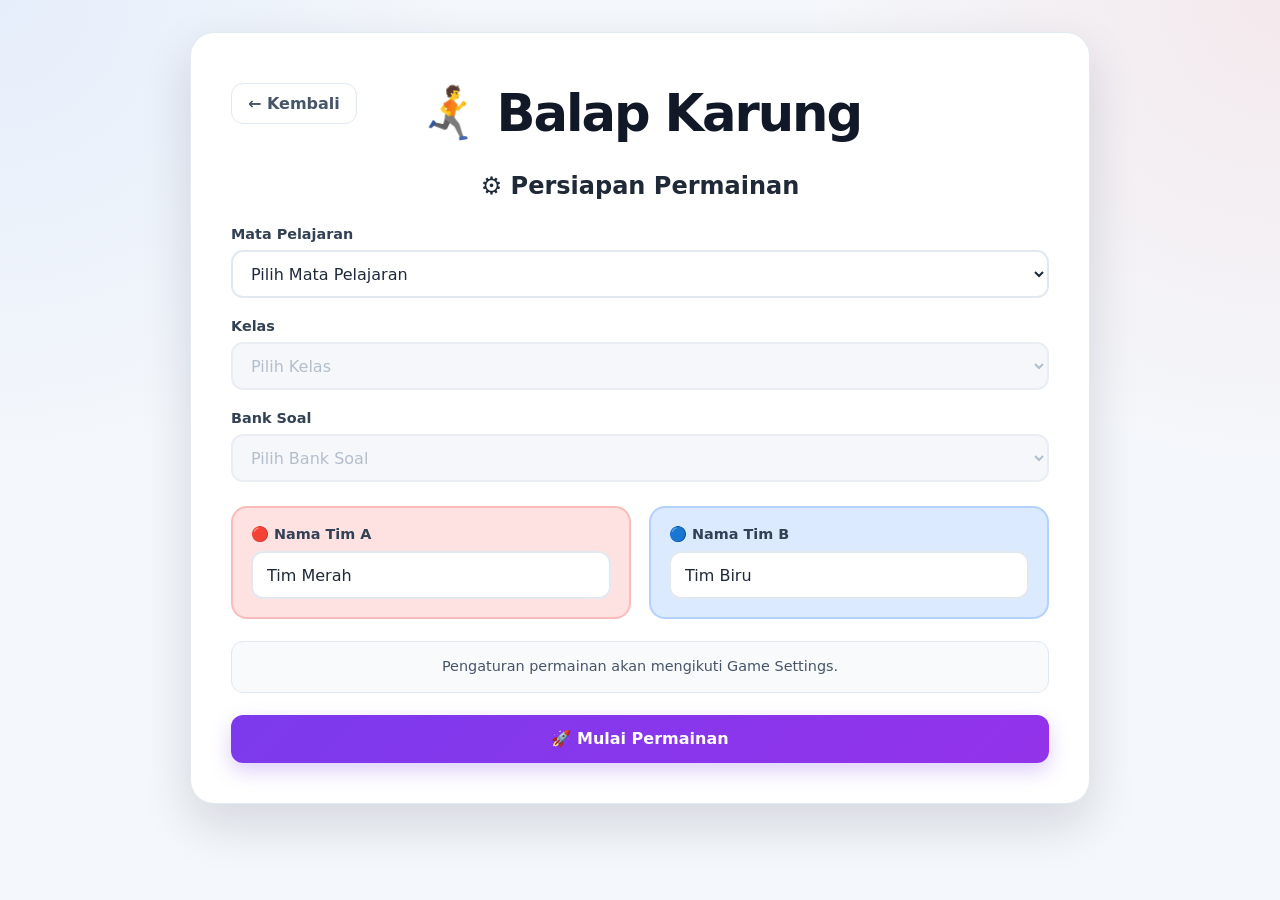
==== games/balap-karung.html @ 8d1f7ca2 "Add files via upload" ====
<!doctype html>
<html lang="id">
  <head>
    <meta charset="UTF-8" />

    <meta name="viewport" content="width=device-width, initial-scale=1.0" />

    <title>Balap Karung - EduGame</title>

    <link rel="stylesheet" href="../css/games/balap-karung.css" />
    <link rel="stylesheet" href="../css/games/tarik-tambang.css" />
  </head>

  <body>
    <main class="tug-game">
      <!-- =====================================================
             SETUP GAME
        ====================================================== -->

      <section id="setupSection" class="game-section setup-section">
        <div class="setup-card">
          <div class="game-header">
            <button type="button" class="back-button" onclick="backToHome()">
              ← Kembali
            </button>

            <h1>🏃‍➡️ Balap Karung</h1>

            <!-- <p>Kedua tim menjawab soal secara bersamaan.</p> -->
          </div>

          <h2>⚙️ Persiapan Permainan</h2>

          <div class="form-group">
            <label for="subjectSelect">Mata Pelajaran</label>
            <select id="subjectSelect">
              <option value="">Pilih Mata Pelajaran</option>
            </select>
          </div>

          <div class="form-group">
            <label for="classSelect">Kelas</label>
            <select id="classSelect" disabled>
              <option value="">Pilih Kelas</option>
            </select>
          </div>

          <div class="form-group">
            <label for="bankSelect">Bank Soal</label>
            <select id="bankSelect" disabled>
              <option value="">Pilih Bank Soal</option>
            </select>
          </div>

          <div class="team-inputs">
            <div class="team-input team-a">
              <label for="teamAInput">🔴 Nama Tim A</label>
              <input
                type="text"
                id="teamAInput"
                value="Tim Merah"
                maxlength="40"
              />
            </div>

            <div class="team-input team-b">
              <label for="teamBInput">🔵 Nama Tim B</label>
              <input
                type="text"
                id="teamBInput"
                value="Tim Biru"
                maxlength="40"
              />
            </div>
          </div>

          <div id="setupInfo" class="setup-info">
            Pengaturan permainan akan mengikuti Game Settings.
          </div>

          <div id="setupError" class="game-message error" hidden></div>

          <button type="button" id="startGameButton" class="primary-button">
            🚀 Mulai Permainan
          </button>
        </div>
      </section>

      <!-- =====================================================
             GAME
        ====================================================== -->

      <section id="gameSection" class="game-section" hidden>
        <header class="game-topbar">
          <div class="game-title-wrapper">
            <button
              type="button"
              class="back-button game-back-button"
              onclick="backToHome()"
            >
              ← Kembali
            </button>

            <div>
              <span class="game-label"> 🏃‍➡️ Balap Karung</span>

              <h1 id="gameTitle">Balap Karung</h1>
            </div>
          </div>

          <!-- KANAN: MUTE + TIMER -->
          <div class="game-topbar-right">
            <!-- Tombol mute hanya ada di game -->
            <button
              type="button"
              id="muteMusicButton"
              class="mute-music-button"
              onclick="toggleMusicMute()"
              aria-label="Mute musik"
              title="Mute musik"
            >
              🔊
            </button>

            <!-- Timer hanya ditampilkan jika aktif -->
            <div id="timerContainer" class="timer-container" hidden>
              <span>⏱️</span>

              <strong id="timerDisplay">15</strong>

              <small>detik</small>
            </div>
          </div>
        </header>

        <!-- =================================================
           PAPAN SKOR
      ================================================== -->

        <div class="score-board">
          <div class="score-team score-team-a">
            <span id="teamAName">Tim Merah</span>

            <strong id="scoreA">0</strong>
          </div>

          <div class="score-vs">VS</div>

          <div class="score-team score-team-b">
            <strong id="scoreB">0</strong>

            <span id="teamBName">Tim Biru</span>
          </div>
        </div>

        <!-- KETERANGAN JUMLAH JAWABAN BENAR UNTUK MENANG -->
        <div class="race-goal-info" id="raceGoalInfo">
          🎯 Butuh <strong><span id="maxStepsValue">0</span></strong> jawaban
          benar untuk mencapai FINISH dan menang!
        </div>

        <!-- =================================================
     TRACK BALAP KARUNG
================================================== -->

        <div class="race-track-area">
          <!-- GARIS START -->

          <!-- JALUR TIM A -->
          <div class="race-lane race-lane-a">
            <div class="race-lane-header">
              <span class="race-team-badge red">🔴</span>
              <strong id="raceTeamAName">Tim Merah</strong>
            </div>

            <div class="race-track">
              <div class="race-start-line">
                <span>START</span>
              </div>
              <div class="race-track-line"></div>

              <!-- Karakter Tim A -->
              <div id="redCharacter" class="race-character race-character-a">
                <img
                  src="../assets/images/red-team-balap-karung.png"
                  alt="Tim Merah Balap Karung"
                />
              </div>

              <!-- Marker progress -->
              <div id="raceProgressA" class="race-progress-marker"></div>
            </div>
          </div>

          <!-- JALUR TIM B -->
          <div class="race-lane race-lane-b">
            <div class="race-lane-header">
              <span class="race-team-badge blue">🔵</span>
              <strong id="raceTeamBName">Tim Biru</strong>
            </div>

            <div class="race-track">
              <div class="race-start-line">
                <span>START</span>
              </div>
              <div class="race-track-line"></div>

              <!-- Karakter Tim B -->
              <div id="blueCharacter" class="race-character race-character-b">
                <img
                  src="../assets/images/blue-team-balap-karung.png"
                  alt="Tim Biru Balap Karung"
                />
              </div>

              <!-- Marker progress -->
              <div id="raceProgressB" class="race-progress-marker"></div>
            </div>
          </div>

          <!-- GARIS FINISH -->
          <div class="race-finish-line">
            <div class="finish-flag">🏁</div>
            <span>FINISH</span>
          </div>
        </div>

        <!-- =================================================
           DUA SOAL BERSAMAAN
      ================================================== -->

        <div class="question-arena">
          <!-- TIM A -->
          <article id="teamAPanel" class="question-panel team-a-panel">
            <div class="question-header">
              <div>
                <span class="team-badge">🔴 TIM A</span>

                <h2 id="questionATitle">Soal Tim A</h2>
              </div>

              <span id="statusA" class="answer-status"> Belum menjawab </span>
            </div>

            <div id="questionAText" class="question-text">Memuat soal...</div>

            <div id="answersA" class="answers"></div>
          </article>

          <!-- TIM B -->
          <article id="teamBPanel" class="question-panel team-b-panel">
            <div class="question-header">
              <div>
                <span class="team-badge">🔵 TIM B</span>

                <h2 id="questionBTitle">Soal Tim B</h2>
              </div>

              <span id="statusB" class="answer-status"> Belum menjawab </span>
            </div>

            <div id="questionBText" class="question-text">Memuat soal...</div>

            <div id="answersB" class="answers"></div>
          </article>
        </div>

        <!-- =================================================
           PROGRESS
      ================================================== -->

        <div class="game-progress">
          <span>
            Soal
            <strong id="questionNumber">1</strong>
          </span>

          <span>
            dari
            <strong id="questionTotal">0</strong>
          </span>
        </div>

        <div id="roundMessage" class="round-message" hidden></div>
      </section>

      <!-- =====================================================
             HASIL
        ====================================================== -->

      <section id="resultSection" class="game-section result-section" hidden>
        <div class="result-card">
          <div class="result-icon">🏆</div>

          <h1>Permainan Selesai!</h1>

          <p id="resultMessage">Permainan telah selesai.</p>

          <div class="final-score">
            <div class="final-team final-a">
              <span id="finalTeamA"> Tim Merah </span>

              <strong id="finalScoreA"> 0 </strong>
            </div>

            <div class="final-divider">:</div>

            <div class="final-team final-b">
              <strong id="finalScoreB"> 0 </strong>

              <span id="finalTeamB"> Tim Biru </span>
            </div>
          </div>

          <div class="result-actions">
            <button
              type="button"
              class="primary-button"
              onclick="restartGame()"
            >
              🔄 Main Lagi
            </button>

            <button
              type="button"
              class="secondary-button"
              onclick="backToHome()"
            >
              🏠 Kembali ke Beranda
            </button>
          </div>
        </div>
      </section>
    </main>

    <!-- DATABASE -->
    <script src="../js/db.js"></script>

    <!-- GAME SETTINGS -->
    <script src="../js/game-settings.js"></script>

    <!-- GAME -->
    <script src="../js/games/balap-karung.js"></script>
  </body>
</html>
---- css/games/balap-karung.css ----
/* =========================================================
   EDU GAME - BALAP KARUNG
   RACE TRACK
========================================================= */

:root {
    --red: #ef4444;
    --red-dark: #dc2626;
    --red-light: #fee2e2;

    --blue: #3b82f6;
    --blue-dark: #2563eb;
    --blue-light: #dbeafe;

    --yellow: #facc15;
    --green: #22c55e;

    --purple: #7c3aed;

    --bg: #f4f7fb;
    --card: #ffffff;
    --text: #1f2937;
    --muted: #64748b;
    --border: #e2e8f0;

    --shadow-sm:
        0 2px 8px rgba(15, 23, 42, 0.06);

    --shadow:
        0 10px 30px rgba(15, 23, 42, 0.10);

    --shadow-lg:
        0 20px 50px rgba(15, 23, 42, 0.14);

    --radius: 16px;
}


/* =========================================================
   RACE TRACK AREA
========================================================= */

.race-track-area {
    position: relative;

    width: 100%;

    margin: 25px 0 35px;

    padding: 20px 0 30px;

    border-radius: 24px;

    background:
        linear-gradient(
            180deg,
            #f8fafc,
            #eef2f7
        );

    border: 1px solid var(--border);

    box-shadow: var(--shadow);

    overflow: hidden;
}


/* =========================================================
   START LINE
========================================================= */

.race-start-line {
    position: absolute;

    /* Sedikit di depan karakter */
    left: 22px;

    top: 0;
    bottom: 0;

    width: 4px;

    z-index: 8;

    background:
        repeating-linear-gradient(
            to bottom,
            #111827 0,
            #111827 12px,
            #ffffff 12px,
            #ffffff 24px
        );

    box-shadow:
        0 0 0 1px rgba(15, 23, 42, 0.15);
}

.race-start-line span {
    position: absolute;

    top: -24px;
    left: 50%;

    transform: translateX(-50%);

    padding: 5px 9px;

    border-radius: 7px;

    background: #111827;
    color: #fff;

    font-size: 0.65rem;
    font-weight: 900;

    white-space: nowrap;
}





/* =========================================================
   FINISH LINE
========================================================= */

.race-finish-line {
    position: absolute;

    right: 85px;
    top: 20px;
    bottom: 30px;

    width: 8px;

    /* Di belakang karakter */
    z-index: 2;

    background:
        repeating-linear-gradient(
            to bottom,
            #111827 0,
            #111827 12px,
            #ffffff 12px,
            #ffffff 24px
        );

    box-shadow:
        0 0 0 1px rgba(15, 23, 42, 0.15);
}

.race-finish-line span {
    position: absolute;

    top: -24px;
    left: 50%;

    transform: translateX(-50%);

    padding: 5px 9px;

    border-radius: 7px;

    background: #16a34a;
    color: #ffffff;

    font-size: 0.65rem;
    font-weight: 900;

    letter-spacing: 0.08em;

    white-space: nowrap;

    z-index: 2;
}

.finish-flag {
    position: absolute;

    top: -45px;
    left: 50%;

    transform: translateX(-50%);

    font-size: 2rem;

    filter:
        drop-shadow(
            0 3px 4px rgba(0, 0, 0, 0.2)
        );

    z-index: 2;
}



/* =========================================================
   RACE LANE
========================================================= */

.race-lane {
    position: relative;

    display: grid;

    grid-template-columns: 150px minmax(0, 1fr);

    align-items: center;

    gap: 15px;

    min-height: 145px;

    padding: 20px 35px 20px 20px;
}


/* =========================================================
   TEAM HEADER
========================================================= */

.race-lane-header {
    display: flex;

    align-items: center;

    gap: 8px;

    min-width: 0;

    font-size: 0.95rem;
    font-weight: 900;
}

.race-lane-header strong {
    overflow: hidden;

    text-overflow: ellipsis;
    white-space: nowrap;
}

.race-team-badge {
    display: flex;

    align-items: center;
    justify-content: center;

    flex: 0 0 auto;

    width: 36px;
    height: 36px;

    border-radius: 50%;

    font-size: 1.1rem;
}

.race-team-badge.red {
    background: var(--red-light);

    border: 2px solid #fecaca;
}

.race-team-badge.blue {
    background: var(--blue-light);

    border: 2px solid #bfdbfe;
}


/* =========================================================
   TRACK
========================================================= */

.race-track {
    position: relative;

    height: 105px;

    border-radius: 18px;

    overflow: visible;

    /*
     * Lintasan seperti arena lomba.
     */
    background:
        linear-gradient(
            180deg,
            #ffffff,
            #f8fafc
        );

    border: 2px solid #e2e8f0;

    box-shadow:
        inset 0 2px 5px rgba(15, 23, 42, 0.05);
}


/* =========================================================
   TRACK GARIS
========================================================= */

.race-track-line {
    position: absolute;

    left: 15px;
    right: 15px;

    top: 50%;

    height: 6px;

    transform: translateY(-50%);

    border-radius: 999px;

    background:
        repeating-linear-gradient(
            90deg,
            #d6a15d 0,
            #d6a15d 18px,
            #c58b45 18px,
            #c58b45 36px
        );

    box-shadow:
        inset 0 2px 2px rgba(0, 0, 0, 0.15),
        0 2px 5px rgba(0, 0, 0, 0.08);
}


/* =========================================================
   TRACK DASHES
========================================================= */

.race-track::before {
    content: "";

    position: absolute;

    left: 15px;
    right: 15px;

    top: 18px;

    height: 2px;

    background:
        repeating-linear-gradient(
            90deg,
            #cbd5e1 0,
            #cbd5e1 12px,
            transparent 12px,
            transparent 24px
        );

    opacity: 0.6;
}

.race-track::after {
    content: "";

    position: absolute;

    left: 15px;
    right: 15px;

    bottom: 18px;

    height: 2px;

    background:
        repeating-linear-gradient(
            90deg,
            #cbd5e1 0,
            #cbd5e1 12px,
            transparent 12px,
            transparent 24px
        );

    opacity: 0.6;
}


/* =========================================================
   KARAKTER
========================================================= */

.race-character {
    position: absolute;

    top: 50%;
    left: 0;

    width: 105px;
    height: 105px;

    transform: translate(-20%, calc(-50% - 15px));

    z-index: 6;

    display: flex;
    align-items: center;
    justify-content: center;

    pointer-events: none;

    will-change: left, transform;

    transition:
        left 0.55s cubic-bezier(
            .22,
            1,
            .36,
            1
        );
}

/* =========================================================
   OPENING ANIMATION
========================================================= */
.race-character.race-ready {
    animation:
        raceReadyJump 0.55s
        cubic-bezier(.22, 1, .36, 1);
}

@keyframes raceReadyJump {
    0% {
        transform:
            translate(-20%, calc(-50% - 15px))
            translateY(0)
            rotate(0deg);
    }

    25% {
        transform:
            translate(-20%, calc(-50% - 15px))
            translateY(-14px)
            rotate(-3deg);
    }

    50% {
        transform:
            translate(-20%, calc(-50% - 15px))
            translateY(-20px)
            rotate(3deg);
    }

    75% {
        transform:
            translate(-20%, calc(-50% - 15px))
            translateY(-8px)
            rotate(-2deg);
    }

    100% {
        transform:
            translate(-20%, calc(-50% - 15px))
            translateY(0)
            rotate(0deg);
    }
}


/* =========================================================
   GAMBAR KARAKTER
========================================================= */

.race-character img {
    display: block;

    width: 100%;
    height: 100%;

    object-fit: contain;

    user-select: none;
    -webkit-user-select: none;
    -webkit-user-drag: none;

    filter:
        drop-shadow(
            0 6px 7px rgba(0, 0, 0, 0.20)
        );
}


/* =========================================================
   TIM MERAH
========================================================= */

.race-character-a {
    left: 0;
}


/* =========================================================
   TIM BIRU
========================================================= */

.race-character-b {
    left: 0;
}


/* =========================================================
   ANIMASI LOMPAT
========================================================= */

.race-character.running {
    animation:
        sackJump 0.55s
        cubic-bezier(
            .22,
            1,
            .36,
            1
        );
}

@keyframes sackJump {

    0% {
        transform:
            translate(-20%, calc(-50% - 15px))
            translateY(0)
            rotate(0deg);
    }

    25% {
        transform:
            translate(-20%, calc(-50% - 15px))
            translateY(-13px)
            rotate(-3deg);
    }

    50% {
        transform:
            translate(-20%, calc(-50% - 15px))
            translateY(-18px)
            rotate(3deg);
    }

    75% {
        transform:
            translate(-20%, calc(-50% - 15px))
            translateY(-7px)
            rotate(-2deg);
    }

    100% {
        transform:
            translate(-20%, calc(-50% - 15px))
            translateY(0)
            rotate(0deg);
    }
}



/* =========================================================
   PROGRESS MARKER
========================================================= */

.race-progress-marker {
    position: absolute;

    top: 50%;

    left: 0;

    width: 18px;
    height: 18px;

    transform:
        translate(-50%, -50%);

    border-radius: 50%;

    z-index: 4;

    pointer-events: none;

    transition:
        left 0.55s cubic-bezier(
            .22,
            1,
            .36,
            1
        );
}

.race-lane-a .race-progress-marker {
    background: var(--red);

    box-shadow:
        0 0 0 5px rgba(
            239,
            68,
            68,
            0.15
        );
}

.race-lane-b .race-progress-marker {
    background: var(--blue);

    box-shadow:
        0 0 0 5px rgba(
            59,
            130,
            246,
            0.15
        );
}


/* =========================================================
   FINISH EFFECT
========================================================= */

.race-character.finished {
    animation:
        finishBounce 0.45s
        cubic-bezier(.22, 1, .36, 1)
        infinite alternate;

    filter:
        drop-shadow(
            0 8px 10px rgba(0, 0, 0, 0.25)
        );
}

@keyframes finishBounce {

    0% {
        transform:
            translate(-20%, calc(-50% - 15px))
            translateY(0)
            rotate(-2deg)
            scale(1);
    }

    50% {
        transform:
            translate(-20%, calc(-50% - 15px))
            translateY(-18px)
            rotate(2deg)
            scale(1.05);
    }

    100% {
        transform:
            translate(-20%, calc(-50% - 15px))
            translateY(0)
            rotate(-2deg)
            scale(1);
    }
}




/* =========================================================
   ACTIVE LANE
========================================================= */

.race-lane.active {
    background:
        linear-gradient(
            90deg,
            rgba(255, 255, 255, 0),
            rgba(255, 255, 255, 0.8)
        );
}

.race-lane-a.active {
    box-shadow:
        inset 5px 0 0 var(--red);
}

.race-lane-b.active {
    box-shadow:
        inset 5px 0 0 var(--blue);
}


/* =========================================================
   RESPONSIVE TABLET
========================================================= */

@media (max-width: 900px) {

    .race-lane {
        grid-template-columns: 110px minmax(0, 1fr);

        min-height: 130px;

        padding-right: 25px;
    }

    .race-character {
        width: 90px;
        height: 90px;
    }

    .race-start-line {
        left: 65px;
    }

    .race-finish-line {
        right: 65px;
    }
}


/* =========================================================
   RESPONSIVE MOBILE
========================================================= */

@media (max-width: 650px) {

    .race-track-area {
        margin-top: 15px;

        padding: 15px 0 20px;

        border-radius: 18px;
    }

    .race-lane {
        grid-template-columns: 1fr;

        gap: 5px;

        min-height: 155px;

        padding: 12px 15px 18px;
    }

    .race-lane-header {
        justify-content: center;

        font-size: 0.85rem;
    }

    .race-track {
        height: 95px;

        margin-top: 5px;
    }

    .race-character {
        width: 78px;
        height: 78px;
    }

    .race-start-line {
        left: 15px;

        top: 65px;
        bottom: 20px;
    }

    .race-finish-line {
        right: 15px;

        top: 65px;
        bottom: 20px;
    }

    .race-start-line span,
    .race-finish-line span {
        display: none;
    }

    .finish-flag {
        top: -38px;

        font-size: 1.7rem;
    }
}


/* =========================================================
   SMALL MOBILE
========================================================= */

@media (max-width: 420px) {

    .race-lane {
        min-height: 140px;
    }

    .race-track {
        height: 85px;
    }

    .race-character {
        width: 68px;
        height: 68px;
    }

    .race-track-line {
        height: 5px;
    }
}


/* =========================================================
   REDUCE MOTION
========================================================= */

@media (prefers-reduced-motion: reduce) {

    .race-character {
        transition: none;
    }

    .race-character.running,
    .race-character.finished {
        animation: none !important;
    }

}

/* =========================================================
   INFO
========================================================= */
.race-goal-info {
  text-align: center;
  font-size: 13px;
  color: #64748b;
  margin: 4px 0 12px;
}

.race-goal-info strong {
  color: #22c55e;
}
---- css/games/tarik-tambang.css ----
/* =========================================================
   EDU GAME - TARIK TAMBANG
   CSS SESUAI HTML + JS
========================================================= */

:root {
    --red: #ef4444;
    --red-dark: #dc2626;
    --red-light: #fee2e2;

    --blue: #3b82f6;
    --blue-dark: #2563eb;
    --blue-light: #dbeafe;

    --yellow: #facc15;
    --green: #22c55e;

    --purple: #7c3aed;
    --purple-light: #ede9fe;

    --bg: #f4f7fb;
    --card: #ffffff;
    --text: #1f2937;
    --muted: #64748b;
    --border: #e2e8f0;

    --shadow-sm:
        0 2px 8px rgba(15, 23, 42, 0.06);

    --shadow:
        0 10px 30px rgba(15, 23, 42, 0.10);

    --shadow-lg:
        0 20px 50px rgba(15, 23, 42, 0.14);

    --radius-sm: 10px;
    --radius: 16px;
    --radius-lg: 24px;

    --transition: 0.25s ease;
}

/* =========================================================
   RESET
========================================================= */

* {
    box-sizing: border-box;
}

html {
    scroll-behavior: smooth;
}

body {
    margin: 0;
    min-height: 100vh;

    font-family:
        Inter,
        system-ui,
        -apple-system,
        BlinkMacSystemFont,
        "Segoe UI",
        sans-serif;

    color: var(--text);

    background:
        radial-gradient(circle at top left,
            rgba(59, 130, 246, 0.08),
            transparent 30%),
        radial-gradient(circle at top right,
            rgba(239, 68, 68, 0.08),
            transparent 30%),
        var(--bg);
}

button,
input,
select {
    font: inherit;
}

button {
    cursor: pointer;
}

button:disabled {
    cursor: not-allowed;
}

[hidden] {
    display: none !important;
}

/* =========================================================
   MAIN
========================================================= */

.tug-game {
    width: 100%;
    min-height: 100vh;
    padding: 32px 20px 50px;
}

.game-section {
    width: min(1400px, 100%);
    margin: 0 auto;
}

/* =========================================================
   SETUP
========================================================= */

.setup-section {
    max-width: 900px;
    margin: 0 auto;
}

.game-header {
    position: relative;
    text-align: center;
    margin-bottom: 28px;
}

.game-header h1 {
    margin: 10px 0 8px;

    font-size: clamp(2rem, 5vw, 3.2rem);
    font-weight: 900;

    color: #111827;

    letter-spacing: -0.04em;
}

.game-header p {
    max-width: 680px;
    margin: 0 auto;

    color: var(--muted);
    font-size: 1rem;
    line-height: 1.7;
}

/* =========================================================
   BACK BUTTON
========================================================= */

.back-button {
    position: absolute;
    left: 0;
    top: 0;

    border: 1px solid var(--border);
    background: #fff;

    color: #475569;

    padding: 10px 16px;
    border-radius: 12px;

    font-weight: 700;

    transition:
        transform var(--transition),
        box-shadow var(--transition),
        background var(--transition);
}

.back-button:hover {
    transform: translateY(-2px);

    background: #f8fafc;

    box-shadow: var(--shadow-sm);
}

/* =========================================================
   SETUP CARD
========================================================= */

.setup-card {
    background: var(--card);

    border: 1px solid rgba(226, 232, 240, 0.9);

    border-radius: var(--radius-lg);

    padding: clamp(22px, 5vw, 40px);

    box-shadow: var(--shadow-lg);
}

.setup-card h2 {
    margin: 0 0 26px;

    text-align: center;

    font-size: 1.5rem;
    font-weight: 800;
}

/* =========================================================
   FORM
========================================================= */

.form-group {
    margin-bottom: 20px;
}

.form-group label,
.team-input label {
    display: block;

    margin-bottom: 8px;

    font-size: 0.9rem;
    font-weight: 750;

    color: #334155;
}

.form-group select,
.team-input input {
    width: 100%;

    min-height: 48px;

    padding: 0 14px;

    border: 2px solid var(--border);

    border-radius: 12px;

    outline: none;

    background: #fff;

    color: #1e293b;

    transition:
        border-color var(--transition),
        box-shadow var(--transition),
        background var(--transition);
}

.form-group select:focus,
.team-input input:focus {
    border-color: var(--purple);

    box-shadow:
        0 0 0 4px rgba(124, 58, 237, 0.10);
}

.form-group select:disabled {
    background: #f1f5f9;
    color: #94a3b8;
    cursor: not-allowed;
}

/* =========================================================
   TEAM INPUTS
========================================================= */

.team-inputs {
    display: grid;

    grid-template-columns: repeat(2, minmax(0, 1fr));

    gap: 18px;

    margin-top: 24px;
}

.team-input {
    padding: 18px;

    border-radius: 16px;

    border: 2px solid transparent;
}

.team-input.team-a {
    background: var(--red-light);
    border-color: rgba(239, 68, 68, 0.25);
}

.team-input.team-b {
    background: var(--blue-light);
    border-color: rgba(59, 130, 246, 0.25);
}

/* =========================================================
   SETUP INFO
========================================================= */

.setup-info {
    margin: 22px 0;

    padding: 14px 16px;

    border-radius: 12px;

    background: #f8fafc;

    border: 1px solid var(--border);

    color: #475569;

    font-size: 0.9rem;
    line-height: 1.5;

    text-align: center;
}

/* =========================================================
   ERROR
========================================================= */

.game-message.error {
    margin: 16px 0;

    padding: 13px 16px;

    border-radius: 12px;

    color: #991b1b;

    background: #fef2f2;

    border: 1px solid #fecaca;

    font-size: 0.9rem;
    font-weight: 600;
}

/* =========================================================
   BUTTON
========================================================= */

.primary-button,
.secondary-button {
    min-height: 48px;

    padding: 12px 22px;

    border-radius: 12px;

    border: 0;

    font-weight: 800;

    transition:
        transform var(--transition),
        box-shadow var(--transition),
        background var(--transition);
}

.primary-button {
    width: 100%;

    color: #fff;

    background:
        linear-gradient(135deg,
            var(--purple),
            #9333ea);

    box-shadow:
        0 8px 20px rgba(124, 58, 237, 0.25);
}

.primary-button:hover {
    transform: translateY(-2px);

    box-shadow:
        0 12px 28px rgba(124, 58, 237, 0.32);
}

.secondary-button {
    color: #475569;

    background: #f1f5f9;

    border: 1px solid var(--border);
}

.secondary-button:hover {
    background: #e2e8f0;
}

/* =========================================================
   GAME SECTION
========================================================= */

.game-section-play {
    max-width: 1450px;
}

/* =========================================================
   TOPBAR
========================================================= */

.game-topbar {
    display: flex;

    align-items: center;
    justify-content: space-between;

    gap: 20px;

    margin-bottom: 22px;
}

.game-label {
    display: inline-block;

    padding: 6px 12px;

    border-radius: 999px;

    background: var(--purple-light);
    color: var(--purple);

    font-size: 0.75rem;
    font-weight: 900;

    letter-spacing: 0.06em;
}

.game-title-area h1 {
    margin: 7px 0 0;

    font-size: clamp(1.7rem, 4vw, 2.5rem);

    font-weight: 900;

    letter-spacing: -0.03em;
}

.round-indicator {
    display: flex;

    align-items: center;
    gap: 7px;

    padding: 12px 18px;

    border-radius: 14px;

    background: #fff;

    border: 1px solid var(--border);

    box-shadow: var(--shadow-sm);

    color: var(--muted);

    white-space: nowrap;
}

.round-indicator strong {
    color: #111827;
    font-size: 1.1rem;
}

/* =========================================================
   SCORE BOARD
========================================================= */

.score-board {
    display: grid;

    grid-template-columns: 1fr auto 1fr;

    align-items: center;

    gap: 18px;

    margin-bottom: 22px;
}

.score-team {
    display: flex;

    align-items: center;
    justify-content: space-between;

    gap: 18px;

    padding: 18px 22px;

    border-radius: 18px;

    background: #fff;

    box-shadow: var(--shadow);

    border: 2px solid transparent;
}

.score-team-a {
    border-color: rgba(239, 68, 68, 0.2);
}

.score-team-b {
    border-color: rgba(59, 130, 246, 0.2);
}

.score-team-info {
    display: flex;

    align-items: center;

    gap: 10px;

    min-width: 0;
}

.score-team-icon {
    font-size: 1.5rem;
}

.score-team-name {
    font-weight: 800;

    overflow: hidden;

    text-overflow: ellipsis;
}

.score-team>strong {
    font-size: 2rem;
    font-weight: 900;
}

.score-team-a>strong {
    color: var(--red-dark);
}

.score-team-b>strong {
    color: var(--blue-dark);
}

.score-vs {
    display: flex;

    align-items: center;
    justify-content: center;

    width: 48px;
    height: 48px;

    border-radius: 50%;

    background: #111827;
    color: #fff;

    font-size: 0.75rem;
    font-weight: 900;
}

/* =========================================================
   ROPE AREA
========================================================= */

.rope-area {
    position: relative;

    width: 100%;

    margin: 25px 0 35px;

    padding: 20px 0 30px;

    border-radius: 24px;

    background:
        linear-gradient(
            180deg,
            #f8fafc,
            #eef2f7
        );

    border: 1px solid var(--border);

    box-shadow: var(--shadow);

    overflow: hidden;
}

.rope-team-label {
    display: flex;

    align-items: center;

    justify-content: center;

    gap: 8px;

    font-weight: 800;

    color: #334155;

    text-align: center;
}

.rope-team-label span {
    font-size: 1.5rem;
}

.rope-team-label small {
    font-size: 0.8rem;
    font-weight: 800;
}

.rope-track {
    position: relative;

    min-height: 85px;

    display: flex;

    align-items: center;
}

.rope {
    position: relative;

    width: 100%;
    height: 12px;

    border-radius: 999px;

    background:
        repeating-linear-gradient(90deg,
            #b7791f 0,
            #b7791f 12px,
            #d69e2e 12px,
            #d69e2e 24px);

    box-shadow:
        inset 0 2px 3px rgba(0, 0, 0, 0.22),
        0 4px 10px rgba(0, 0, 0, 0.12);
}

.rope::before,
.rope::after {
    content: "";

    position: absolute;

    top: 50%;

    width: 24px;
    height: 24px;

    transform: translateY(-50%);

    border-radius: 50%;

    background: #92400e;

    border: 4px solid #f59e0b;
}

.rope::before {
    left: -8px;
}

.rope::after {
    right: -8px;
}

.rope-center-line {
    position: absolute;

    left: 50%;
    top: -22px;

    width: 3px;
    height: 56px;

    transform: translateX(-50%);

    background:
        linear-gradient(to bottom,
            transparent,
            #94a3b8 20%,
            #94a3b8 80%,
            transparent);

    opacity: 0.7;
}

.rope-position {
    position: absolute;

    left: 50%;
    top: 50%;

    transform: translate(-50%, -50%);

    z-index: 5;

    display: flex;
    align-items: center;
    justify-content: center;

    width: 48px;
    height: 58px;

    font-size: 2.1rem;

    pointer-events: none;

    transition:
        left 0.55s cubic-bezier(.22, 1, .36, 1),
        transform 0.55s cubic-bezier(.22, 1, .36, 1);
}


.rope-position.rope-step {
    animation: ropeStep 0.5s ease;
}

@keyframes ropeStep {
    0% {
        scale: 1;
    }

    45% {
        scale: 1.18;
    }

    100% {
        scale: 1;
    }
}

.rope-steps {
    position: absolute;

    left: 0;
    right: 0;
    top: 50%;

    transform: translateY(-50%);

    display: flex;

    justify-content: space-between;

    pointer-events: none;
}

/* =========================================================
   TEAM STATUS
========================================================= */

.team-status-bar {
    display: grid;

    grid-template-columns: repeat(2, minmax(0, 1fr));

    gap: 18px;

    margin-bottom: 22px;
}

.team-status {
    display: grid;

    grid-template-columns: auto 1fr auto;

    align-items: center;

    gap: 14px;

    padding: 15px 18px;

    border-radius: 16px;

    background: #fff;

    border: 2px solid transparent;

    box-shadow: var(--shadow-sm);
}

.team-status-a {
    border-color: rgba(239, 68, 68, 0.2);
}

.team-status-b {
    border-color: rgba(59, 130, 246, 0.2);
}

.team-status-heading {
    display: flex;

    align-items: center;

    gap: 7px;

    min-width: 0;
}

.team-status-heading strong {
    overflow: hidden;

    white-space: nowrap;
    text-overflow: ellipsis;
}

.team-timer {
    display: flex;

    align-items: center;

    gap: 5px;

    padding: 7px 10px;

    border-radius: 10px;

    background: #f8fafc;

    color: #475569;
}

.team-timer strong {
    min-width: 24px;

    text-align: center;

    font-size: 1.1rem;
}

.team-timer small {
    color: #94a3b8;
}

.answer-status {
    justify-self: end;

    font-size: 0.8rem;
    font-weight: 800;

    color: #64748b;
}

/* =========================================================
   QUESTION ARENA
========================================================= */

.question-arena {
    display: grid;
    grid-template-columns: minmax(0, 1fr) minmax(0, 1fr);
    column-gap: clamp(40px, 5vw, 80px);
}

.question-panel {
    min-width: 0;

    padding: 22px;

    border-radius: 20px;

    background: #fff;

    box-shadow: var(--shadow-lg);

    border: 2px solid transparent;
}

.team-a-panel {
    border-color: rgba(239, 68, 68, 0.22);
}

.team-b-panel {
    border-color: rgba(59, 130, 246, 0.22);
}

.question-header {
    display: flex;

    justify-content: space-between;

    margin-bottom: 18px;
}

.team-badge {
    display: inline-flex;

    align-items: center;

    padding: 6px 10px;

    border-radius: 999px;

    font-size: 0.72rem;
    font-weight: 900;

    letter-spacing: 0.04em;
}

.team-a-panel .team-badge {
    background: var(--red-light);
    color: var(--red-dark);
}

.team-b-panel .team-badge {
    background: var(--blue-light);
    color: var(--blue-dark);
}

.question-header h2 {
    margin: 9px 0 0;

    font-size: 1.2rem;
    font-weight: 850;
}

/* =========================================================
   PROGRESS
========================================================= */

.team-question-progress {
    margin-bottom: 18px;
}

.progress-label {
    display: flex;

    align-items: center;
    justify-content: space-between;

    gap: 10px;

    margin-bottom: 7px;

    color: #64748b;

    font-size: 0.78rem;
}

.progress-label strong {
    color: #334155;
}

.progress-track {
    height: 8px;

    overflow: hidden;

    border-radius: 999px;

    background: #e2e8f0;
}

.progress-fill {
    width: 0;
    height: 100%;

    border-radius: inherit;

    transition: width 0.4s ease;
}

.progress-fill-a {
    background:
        linear-gradient(90deg,
            var(--red),
            #f97316);
}

.progress-fill-b {
    background:
        linear-gradient(90deg,
            var(--blue),
            #06b6d4);
}

/* =========================================================
   QUESTION TEXT
========================================================= */

.question-text {
    min-height: 120px;

    display: flex;

    align-items: center;

    margin-bottom: 18px;

    padding: 20px;

    border-radius: 15px;

    background: #f8fafc;

    color: #1e293b;

    font-size: clamp(1rem, 2vw, 1.15rem);

    font-weight: 700;

    line-height: 1.65;

    white-space: pre-wrap;

    overflow-wrap: anywhere;
}

/* =========================================================
   ANSWERS
========================================================= */

.answers {
    display: grid;

    grid-template-columns: repeat(2, minmax(0, 1fr));

    gap: 12px;
}

.answer-button {
    position: relative;

    display: flex;

    align-items: center;

    gap: 10px;

    width: 100%;

    min-height: 58px;

    padding: 11px 13px;

    text-align: left;

    border-radius: 13px;

    border: 2px solid #e2e8f0;

    background: #fff;

    color: #334155;

    transition:
        transform 0.18s ease,
        border-color 0.18s ease,
        background 0.18s ease,
        box-shadow 0.18s ease;
}

.answer-button:hover:not(:disabled) {
    transform: translateY(-2px);

    border-color: #94a3b8;

    background: #f8fafc;

    box-shadow:
        0 6px 16px rgba(15, 23, 42, 0.08);
}

.answer-button:disabled {
    cursor: default;
}

.answer-letter {
    flex: 0 0 auto;

    display: flex;

    align-items: center;
    justify-content: center;

    width: 34px;
    height: 34px;

    border-radius: 10px;

    background: #f1f5f9;

    color: #475569;

    font-size: 0.85rem;
    font-weight: 900;
}

.answer-text {
    line-height: 1.4;

    overflow-wrap: anywhere;
}

/* CORRECT */

.answer-button.correct {
    border-color: var(--green);

    background: #f0fdf4;

    color: #166534;

    animation: answerCorrect 0.45s ease;
}

.answer-button.correct .answer-letter {
    background: var(--green);
    color: #fff;
}

/* WRONG */

.answer-button.wrong {
    border-color: var(--red);

    background: #fef2f2;

    color: #991b1b;

    animation: answerWrong 0.4s ease;
}

.answer-button.wrong .answer-letter {
    background: var(--red);
    color: #fff;
}

@keyframes answerCorrect {
    0% {
        transform: scale(1);
    }

    50% {
        transform: scale(1.025);
    }

    100% {
        transform: scale(1);
    }
}

@keyframes answerWrong {

    0%,
    100% {
        transform: translateX(0);
    }

    25% {
        transform: translateX(-5px);
    }

    75% {
        transform: translateX(5px);
    }
}

/* =========================================================
   ROUND MESSAGE
========================================================= */

.round-message {
    margin-top: 20px;

    padding: 14px 18px;

    border-radius: 14px;

    text-align: center;

    background: #fff;

    border: 1px solid var(--border);

    color: #475569;

    font-weight: 700;
}

/* =========================================================
   RESULT
========================================================= */

.result-section {
    min-height: calc(100vh - 80px);

    display: flex;

    align-items: center;
    justify-content: center;

    position: relative;

    overflow: hidden;
}

.result-card {
    position: relative;
    z-index: 10;

    width: min(700px, 100%);

    padding: clamp(28px, 6vw, 55px);

    border-radius: 28px;

    background: rgba(255, 255, 255, 0.96);

    border: 1px solid rgba(226, 232, 240, 0.9);

    box-shadow: var(--shadow-lg);

    text-align: center;
}

.result-icon {
    font-size: clamp(3.5rem, 10vw, 5.5rem);

    margin-bottom: 12px;

    animation: trophyFloat 2s ease-in-out infinite;
}

@keyframes trophyFloat {

    0%,
    100% {
        transform: translateY(0);
    }

    50% {
        transform: translateY(-8px);
    }
}

.winner-badge {
    display: inline-block;

    padding: 8px 14px;

    border-radius: 999px;

    background: #fef3c7;

    color: #92400e;

    font-size: 0.78rem;
    font-weight: 900;
}

.result-card h1 {
    margin: 15px 0 8px;

    font-size: clamp(2rem, 6vw, 3.2rem);

    font-weight: 950;

    color: #111827;
}

#resultMessage {
    margin: 0 auto 25px;

    color: #64748b;

    line-height: 1.6;
}

.winner-title {
    display: block;

    font-size: clamp(1.5rem, 5vw, 2.2rem);

    font-weight: 950;

    color: #111827;
}

.winner-subtitle {
    display: block;

    margin-top: 7px;

    color: #64748b;

    font-size: 0.95rem;
}

/* =========================================================
   FINAL SCORE
========================================================= */

.final-score {
    display: grid;

    grid-template-columns: 1fr auto 1fr;

    align-items: center;

    gap: 16px;

    margin: 25px 0;
}

.final-team {
    display: flex;

    flex-direction: column;

    align-items: center;

    gap: 8px;

    padding: 20px 14px;

    border-radius: 18px;

    font-weight: 800;
}

.final-a {
    background: var(--red-light);
    color: var(--red-dark);
}

.final-b {
    background: var(--blue-light);
    color: var(--blue-dark);
}

.final-team strong {
    font-size: 2.5rem;
    font-weight: 950;
}

.final-divider {
    font-size: 2rem;

    font-weight: 900;

    color: #94a3b8;
}

.result-detail {
    margin-bottom: 24px;

    color: #64748b;

    font-size: 0.9rem;
}

.result-actions {
    display: grid;

    grid-template-columns: repeat(2, minmax(0, 1fr));

    gap: 12px;
}

.result-actions .primary-button {
    width: 100%;
}

/* =========================================================
   RESULT CELEBRATION
========================================================= */

.result-celebration .result-card {
    animation:
        resultAppear 0.6s cubic-bezier(.22, 1, .36, 1);
}

@keyframes resultAppear {
    from {
        opacity: 0;
        transform:
            translateY(25px) scale(0.94);
    }

    to {
        opacity: 1;
        transform:
            translateY(0) scale(1);
    }
}

/* =========================================================
   CONFETTI
========================================================= */

.confetti-piece {
    position: fixed;

    top: -20px;

    width: 9px;
    height: 15px;

    z-index: 100;

    pointer-events: none;

    border-radius: 2px;

    animation:
        confettiFall 4s linear forwards;
}

@keyframes confettiFall {
    0% {
        opacity: 1;

        transform:
            translateY(-20px) rotate(0deg);
    }

    100% {
        opacity: 0;

        transform:
            translateY(110vh) rotate(720deg);
    }
}

/* =========================================================
   RESPONSIVE - TABLET
========================================================= */

@media (max-width: 1000px) {

    .question-arena {
        grid-template-columns: 1fr;
    }

    .team-status-bar {
        grid-template-columns: 1fr;
    }

    .rope-area {
        grid-template-columns: 100px minmax(0, 1fr) 100px;
    }

}

/* =========================================================
   RESPONSIVE - MOBILE
========================================================= */

@media (max-width: 700px) {

    .tug-game {
        padding: 18px 12px 35px;
    }

    .game-header {
        padding-top: 50px;
    }

    .back-button {
        position: static;

        display: inline-flex;

        margin-bottom: 10px;
    }

    .team-inputs {
        grid-template-columns: 1fr;
    }

    .game-topbar {
        flex-direction: column;

        align-items: stretch;
    }

    .game-title-area {
        text-align: center;
    }

    .round-indicator {
        justify-content: center;
    }

    .score-board {
        grid-template-columns: 1fr;

        gap: 10px;
    }

    .score-vs {
        margin: 0 auto;
    }

    .score-team {
        padding: 14px 16px;
    }

    .score-team>strong {
        font-size: 1.7rem;
    }

    .rope-area {
        grid-template-columns: 1fr;

        gap: 8px;
    }

    .rope-team-label {
        order: 0;
    }

    .rope-track {
        order: 1;

        min-height: 70px;
    }

    .rope-team-left,
    .rope-team-right {
        justify-content: center;
    }

    .team-status {
        grid-template-columns: 1fr;

        text-align: center;
    }

    .team-status-heading {
        justify-content: center;
    }

    .team-timer {
        justify-content: center;
    }

    .answer-status {
        justify-self: center;
    }

    .answers {
        grid-template-columns: 1fr;
    }

    .question-panel {
        padding: 17px;
    }

    .question-text {
        min-height: 100px;

        padding: 16px;
    }

    .final-score {
        grid-template-columns: 1fr;

        gap: 10px;
    }

    .final-divider {
        transform: rotate(90deg);
    }

    .result-actions {
        grid-template-columns: 1fr;
    }

}

/* =========================================================
   SMALL MOBILE
========================================================= */

@media (max-width: 420px) {

    .setup-card {
        padding: 18px 14px;
    }

    .game-header h1 {
        font-size: 2rem;
    }

    .game-header p {
        font-size: 0.9rem;
    }

    .question-header h2 {
        font-size: 1rem;
    }

    .answer-button {
        min-height: 54px;
    }

    .answer-letter {
        width: 30px;
        height: 30px;
    }

}

/* =========================================================
   ACCESSIBILITY
========================================================= */

button:focus-visible,
input:focus-visible,
select:focus-visible {
    outline: 3px solid rgba(124, 58, 237, 0.35);

    outline-offset: 2px;
}

/* =========================================================
   REDUCE MOTION
========================================================= */

@media (prefers-reduced-motion: reduce) {

    *,
    *::before,
    *::after {
        scroll-behavior: auto !important;

        animation-duration: 0.01ms !important;
        animation-iteration-count: 1 !important;

        transition-duration: 0.01ms !important;
    }

}

/* =========================================================
   TARIK TAMBANG - DUAL TEAM TIMER
========================================================= */

.team-timer-inline {
    display: inline-flex;

    align-items: center;
    justify-content: center;

    gap: 6px;

    min-width: 105px;

    margin-left: 12px;

    padding: 7px 11px;

    border-radius: 10px;

    background: #f8fafc;

    border: 1px solid var(--border);

    color: #475569;

    box-shadow: var(--shadow-sm);

    transition:
        color 0.2s ease,
        background 0.2s ease,
        border-color 0.2s ease,
        transform 0.2s ease;
}

.team-timer-inline strong {
    min-width: 24px;

    text-align: center;

    font-size: 1.05rem;
    font-weight: 900;
}

.team-timer-inline small {
    color: #94a3b8;

    font-size: 0.7rem;
    font-weight: 700;
}

.team-timer-icon {
    font-size: 0.9rem;
}

.team-timer-inline.timer-warning {
    color: #b45309;

    background: #fffbeb;

    border-color: #fcd34d;
}

.team-timer-inline.timer-danger {
    color: #b91c1c;

    background: #fef2f2;

    border-color: #fca5a5;

    animation: timerPulse 0.8s ease-in-out infinite;
}

@keyframes timerPulse {

    0%,
    100% {
        transform: scale(1);
    }

    50% {
        transform: scale(1.05);
    }
}


/* =========================================================
   TEAM PROGRESS
========================================================= */

.team-question-progress {
    margin-bottom: 18px;

    padding: 12px 14px;

    border-radius: 13px;

    background: #f8fafc;

    border: 1px solid var(--border);
}

.team-question-progress .progress-label {
    margin-bottom: 7px;
}

.team-question-progress .progress-track {
    height: 8px;
}


/* =========================================================
   TEAM FINISHED
========================================================= */

.team-finished-message {
    display: flex;

    align-items: center;
    justify-content: center;

    min-height: 120px;

    padding: 20px;

    border-radius: 15px;

    background:
        linear-gradient(135deg,
            #f0fdf4,
            #ecfdf5);

    border: 2px dashed #86efac;

    color: #166534;

    font-weight: 900;

    text-align: center;
}


/* =========================================================
   CORRECT ANSWER REVEAL
========================================================= */

.answer-button.correct-answer-reveal {
    border-color: var(--green);

    background: #f0fdf4;

    color: #166534;
}

.answer-button.correct-answer-reveal .answer-letter {
    background: var(--green);

    color: #fff;
}


/* =========================================================
   ROPE STEP MARKERS
========================================================= */

.rope {
    overflow: visible;
}

.rope-steps {
    position: absolute;

    left: 0;
    right: 0;
    top: 50%;

    width: 100%;
    height: 42px;

    transform: translateY(-50%);

    pointer-events: none;

    z-index: 2;
}

.rope-step-marker {
    position: absolute;

    top: 50%;

    width: 7px;
    height: 7px;

    transform:
        translate(-50%, -50%);

    border-radius: 50%;

    background: rgba(255, 255, 255, 0.75);

    border: 2px solid rgba(120, 53, 15, 0.7);

    box-shadow:
        0 1px 3px rgba(0, 0, 0, 0.25);

    transition:
        transform 0.3s ease,
        background 0.3s ease,
        border-color 0.3s ease,
        box-shadow 0.3s ease;
}

.rope-step-marker.center-step {
    width: 11px;
    height: 11px;

    background: #fff;

    border-color: #475569;

    box-shadow:
        0 0 0 3px rgba(71, 85, 105, 0.15);
}

.rope-step-marker.active-step {
    width: 14px;
    height: 14px;

    background: var(--yellow);

    border-color: #a16207;

    box-shadow:
        0 0 0 4px rgba(250, 204, 21, 0.25),
        0 4px 8px rgba(0, 0, 0, 0.2);

    transform:
        translate(-50%, -50%) scale(1.15);
}

.rope-step-marker.passed-a {
    border-color: rgba(239, 68, 68, 0.65);
}

.rope-step-marker.passed-b {
    border-color: rgba(59, 130, 246, 0.65);
}


/* =========================================================
   ROPE FLAG
========================================================= */

.rope-position {
    z-index: 10;

    filter:
        drop-shadow(0 4px 5px rgba(0, 0, 0, 0.22));

    will-change: transform;
}


/* =========================================================
   WINNER RESULT
========================================================= */

#resultMessage {
    display: flex;

    flex-direction: column;

    align-items: center;

    gap: 8px;
}

.winner-badge {
    display: inline-flex;

    align-items: center;
    justify-content: center;

    padding: 8px 15px;

    border-radius: 999px;

    font-size: 0.78rem;
    font-weight: 950;

    letter-spacing: 0.05em;

    animation:
        winnerBadgePop 0.65s cubic-bezier(.22, 1, .36, 1);
}

.winner-badge-a {
    color: #991b1b;

    background: var(--red-light);

    border: 2px solid #fecaca;
}

.winner-badge-b {
    color: #1d4ed8;

    background: var(--blue-light);

    border: 2px solid #bfdbfe;
}

.winner-badge-draw {
    color: #92400e;

    background: #fef3c7;

    border: 2px solid #fde68a;
}

.winner-title {
    display: block;

    font-size:
        clamp(1.7rem, 5vw, 2.5rem);

    font-weight: 950;

    line-height: 1.2;

    animation:
        winnerTitlePop 0.75s cubic-bezier(.22, 1, .36, 1);
}

.winner-title-a {
    color: var(--red-dark);
}

.winner-title-b {
    color: var(--blue-dark);
}

.winner-subtitle {
    display: block;

    color: #64748b;

    font-size: 0.95rem;

    line-height: 1.5;
}

@keyframes winnerBadgePop {

    0% {
        opacity: 0;

        transform:
            scale(0.65) translateY(10px);
    }

    70% {
        transform:
            scale(1.08) translateY(-2px);
    }

    100% {
        opacity: 1;

        transform:
            scale(1) translateY(0);
    }
}

@keyframes winnerTitlePop {

    0% {
        opacity: 0;

        transform:
            scale(0.7) translateY(20px);
    }

    70% {
        transform:
            scale(1.05) translateY(-3px);
    }

    100% {
        opacity: 1;

        transform:
            scale(1) translateY(0);
    }
}


/* =========================================================
   WINNER CARD
========================================================= */

.winner-result-a~* {
    --winner-color: var(--red);
}

.winner-result-b~* {
    --winner-color: var(--blue);
}

.result-celebration .result-card {
    animation:
        resultAppear 0.65s cubic-bezier(.22, 1, .36, 1);
}


/* =========================================================
   CONFETTI
========================================================= */

.confetti-piece {
    position: fixed;

    top: -30px;

    z-index: 9999;

    pointer-events: none;

    border-radius: 2px;

    opacity: 0.95;

    box-shadow:
        0 2px 4px rgba(0, 0, 0, 0.12);

    animation:
        confettiFall 4s linear forwards;
}

@keyframes confettiFall {

    0% {
        opacity: 1;

        transform:
            translate3d(0, -30px, 0) rotate(0deg);
    }

    20% {
        opacity: 1;
    }

    100% {
        opacity: 0;

        transform:
            translate3d(var(--confetti-drift),
                110vh,
                0) rotate(720deg);
    }
}


/* =========================================================
   MOBILE TIMER
========================================================= */

@media (max-width: 700px) {

    .question-header {
        flex-wrap: wrap;

        align-items: center;

        gap: 10px;
    }

    .team-timer-inline {
        width: 100%;

        margin-left: 0;

        margin-top: 5px;
    }

}


/* =========================================================
   REDUCED MOTION
========================================================= */

@media (prefers-reduced-motion: reduce) {

    .confetti-piece {
        animation: none !important;

        display: none !important;
    }

    .team-timer-inline.timer-danger {
        animation: none !important;
    }

    .winner-badge,
    .winner-title,
    .result-celebration .result-card {
        animation: none !important;
    }

}

.game-topbar-right {
  display: flex;
  align-items: center;
  gap: 12px;
}

.music-mute-button {
  border: none;
  background: rgba(255, 255, 255, 0.15);
  color: white;
  padding: 10px 16px;
  border-radius: 10px;
  font-size: 14px;
  font-weight: 700;
  cursor: pointer;
  transition: 0.2s ease;
}

.music-mute-button:hover {
  background: rgba(255, 255, 255, 0.25);
}

.music-mute-button:active {
  transform: scale(0.95);
}

#answersA,
#answersB {
  touch-action: none;
  user-select: none;
  -webkit-user-select: none;
  -webkit-touch-callout: none;
}

.answer-button {
  touch-action: none;
  user-select: none;
  -webkit-user-select: none;
  -webkit-touch-callout: none;

  cursor: pointer;
}

#gameSection {
  touch-action: none;
}

/* =========================================================
   KARAKTER TARIK TAMBANG
   SESUAI DENGAN JS LAMA (.pulling)
========================================================= */

.rope-area {
    position: relative;

    width: 100%;

    /*
     * Tinggi area mengikuti karakter.
     */
    min-height: 150px;

    margin: 15px 0 30px;

    display: block;

    overflow: visible;
}


/* =========================================================
   KARAKTER
========================================================= */

.rope-character {
    position: absolute;

    /*
     * Ukuran karakter diperkecil dari
     * 150x165 menjadi 120x130.
     */
    width: 120px;
    height: 130px;

    /*
     * Posisi karakter dibuat sejajar
     * dengan bagian tengah tali.
     */
    top: 50%;

    margin-top: -75px;

    z-index: 5;

    pointer-events: none;

    display: flex;

    align-items: center;
    justify-content: center;

    /*
     * Titik putar animasi berada di tengah.
     */
    transform-origin: center center;

    will-change: transform;
}


/* =========================================================
   GAMBAR ANAK
========================================================= */

.rope-character img {
    display: block;

    width: 100%;
    height: 100%;

    object-fit: contain;

    user-select: none;
    -webkit-user-select: none;
    -webkit-user-drag: none;

    filter:
        drop-shadow(
            0 5px 6px rgba(0, 0, 0, 0.18)
        );
}


/* =========================================================
   TIM MERAH
========================================================= */

.rope-character-left {
    left: 2%;

    /*
     * Titik putar di sisi kanan karakter,
     * sehingga terasa seperti menarik tali.
     */
    transform-origin: right center;
}


/* =========================================================
   TIM BIRU
   GAMBAR SUDAH MENGHADAP KE KIRI
   JANGAN DI-FLIP
========================================================= */

.rope-character-right {
    right: 2%;

    /*
     * Titik putar di sisi kiri karakter.
     */
    transform-origin: left center;
}


/* =========================================================
   ANIMASI MERAH
   CLASS HARUS .pulling
   KARENA JS MENGGUNAKAN .pulling
========================================================= */

.rope-character-left.pulling {
    animation:
        redPull 0.45s
        cubic-bezier(.22, 1, .36, 1);
}


@keyframes redPull {

    0% {
        transform:
            translateX(0)
            rotate(0deg);
    }

    /*
     * Sedikit mundur untuk memberi kesan
     * mengambil ancang-ancang.
     */
    20% {
        transform:
            translateX(-6px)
            rotate(-2deg);
    }

    /*
     * Tarikan utama.
     */
    45% {
        transform:
            translateX(-15px)
            rotate(-5deg);
    }

    /*
     * Kembali sedikit.
     */
    65% {
        transform:
            translateX(-7px)
            rotate(-2deg);
    }

    100% {
        transform:
            translateX(0)
            rotate(0deg);
    }
}


/* =========================================================
   ANIMASI BIRU
========================================================= */

.rope-character-right.pulling {
    animation:
        bluePull 0.45s
        cubic-bezier(.22, 1, .36, 1);
}


@keyframes bluePull {

    0% {
        transform:
            translateX(0)
            rotate(0deg);
    }

    20% {
        transform:
            translateX(6px)
            rotate(2deg);
    }

    /*
     * Tarikan utama ke kanan.
     */
    45% {
        transform:
            translateX(15px)
            rotate(5deg);
    }

    65% {
        transform:
            translateX(7px)
            rotate(2deg);
    }

    100% {
        transform:
            translateX(0)
            rotate(0deg);
    }
}


/* =========================================================
   EFEK SAAT MENARIK
========================================================= */

.rope-character.pulling img {
    filter:
        drop-shadow(
            0 7px 8px rgba(0, 0, 0, 0.25)
        );
}


/* =========================================================
   TALI
========================================================= */

.rope-track {
    position: absolute;

    left: 120px;
    right: 120px;

    top: 50%;

    height: 12px;

    transform: translateY(-50%);

    z-index: 3;

    display: flex;

    align-items: center;
}


.rope {
    position: relative;

    width: 100%;
    height: 8px;

    border-radius: 999px;

    background:
        repeating-linear-gradient(
            90deg,
            #a16207 0,
            #a16207 10px,
            #d69e2e 10px,
            #d69e2e 20px
        );

    box-shadow:
        inset 0 2px 3px rgba(0, 0, 0, 0.25),
        0 3px 7px rgba(0, 0, 0, 0.15);

    z-index: 4;
}


/* =========================================================
   UJUNG TALI
========================================================= */

.rope::before,
.rope::after {
    content: "";

    position: absolute;

    top: 50%;

    width: 18px;
    height: 18px;

    transform: translateY(-50%);

    border-radius: 50%;

    background: #92400e;

    border: 3px solid #f59e0b;
}

.rope::before {
    left: -7px;
}

.rope::after {
    right: -7px;
}


/* =========================================================
   BENDERA
========================================================= */

.rope-position {
    position: absolute;

    left: 50%;
    top: 50%;

    z-index: 10;

    display: flex;

    align-items: center;
    justify-content: center;

    width: 42px;
    height: 52px;

    transform:
        translate(-50%, -50%);

    font-size: 1.8rem;

    pointer-events: none;

    filter:
        drop-shadow(
            0 3px 4px rgba(0, 0, 0, 0.25)
        );

    will-change: left, transform;

    transition:
        left 0.55s cubic-bezier(.22, 1, .36, 1);
}


/* =========================================================
   ANIMASI TALI SAAT DITARIK
========================================================= */

.rope.pull-left {
    animation:
        ropePullLeft 0.45s ease-in-out;
}

.rope.pull-right {
    animation:
        ropePullRight 0.45s ease-in-out;
}


@keyframes ropePullLeft {

    0% {
        transform: translateX(0);
    }

    30% {
        transform: translateX(-4px);
    }

    55% {
        transform: translateX(-8px);
    }

    100% {
        transform: translateX(0);
    }
}


@keyframes ropePullRight {

    0% {
        transform: translateX(0);
    }

    30% {
        transform: translateX(4px);
    }

    55% {
        transform: translateX(8px);
    }

    100% {
        transform: translateX(0);
    }
}


/* =========================================================
   WINNER
========================================================= */

.rope-character.winner-character img {
    filter:
        drop-shadow(
            0 8px 10px rgba(0, 0, 0, 0.25)
        );

    transform: scale(1.08);
}


/* =========================================================
   TABLET
========================================================= */

@media (max-width: 800px) {

    .rope-area {
        min-height: 125px;
    }

    .rope-character {
        width: 100px;
        height: 110px;

        margin-top: -55px;
    }

    .rope-track {
        left: 100px;
        right: 100px;
    }

    .rope {
        height: 7px;
    }

    .rope-position {
        font-size: 1.6rem;
    }
}


/* =========================================================
   MOBILE
========================================================= */

@media (max-width: 600px) {

    .rope-area {
        min-height: 105px;

        margin-top: 10px;
        margin-bottom: 22px;
    }

    .rope-character {
        width: 82px;
        height: 90px;

        margin-top: -45px;
    }

    .rope-track {
        left: 78px;
        right: 78px;

        height: 10px;
    }

    .rope {
        height: 6px;
    }

    .rope::before,
    .rope::after {
        width: 14px;
        height: 14px;

        border-width: 2px;
    }

    .rope::before {
        left: -5px;
    }

    .rope::after {
        right: -5px;
    }

    .rope-position {
        width: 34px;
        height: 44px;

        font-size: 1.4rem;
    }
}


/* =========================================================
   SMALL MOBILE
========================================================= */

@media (max-width: 420px) {

    .rope-area {
        min-height: 90px;
    }

    .rope-character {
        width: 70px;
        height: 78px;

        margin-top: -39px;
    }

    .rope-track {
        left: 65px;
        right: 65px;
    }

    .rope-position {
        font-size: 1.25rem;
    }
}


/* =========================================================
   REDUCE MOTION
========================================================= */

@media (prefers-reduced-motion: reduce) {

    .rope-character-left.pulling,
    .rope-character-right.pulling,
    .rope.pull-left,
    .rope.pull-right {
        animation: none !important;
    }
}

/* =========================================================
   INFO
========================================================= */
.race-goal-info {
  text-align: center;
  font-size: 13px;
  color: #64748b;
  margin: 4px 0 12px;
}

.race-goal-info strong {
  color: #22c55e;
}

/* =========================================================
   FINISH EFFECT
========================================================= */

.rope-character.finished {
    animation: finishCelebration 0.7s ease-in-out infinite;
    filter:
        drop-shadow(0 8px 10px rgba(0, 0, 0, 0.25))
        brightness(1.08);
    z-index: 20;
}

@keyframes finishCelebration {
    0% {
        transform: translateY(0) rotate(0deg) scale(1);
    }

    25% {
        transform: translateY(-12px) rotate(-5deg) scale(1.04);
    }

    50% {
        transform: translateY(-25px) rotate(5deg) scale(1.1);
    }

    75% {
        transform: translateY(-12px) rotate(-3deg) scale(1.04);
    }

    100% {
        transform: translateY(0) rotate(0deg) scale(1);
    }
}
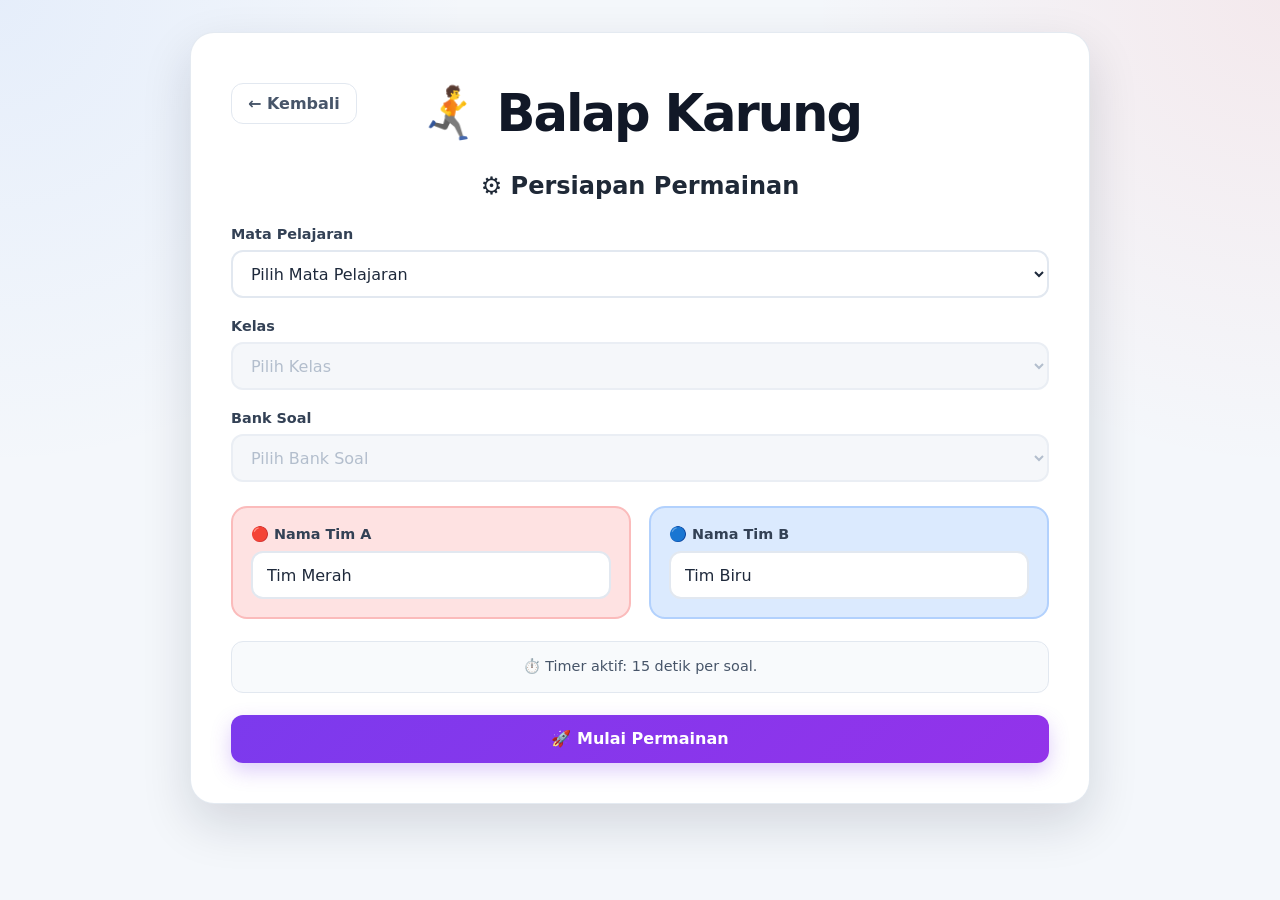
==== commit 1f3d22c8: "Update balap-karung.html" ====
--- a/games/balap-karung.html
+++ b/games/balap-karung.html
@@ -6,7 +6,8 @@
     <meta name="viewport" content="width=device-width, initial-scale=1.0" />
 
     <title>Balap Karung - EduGame</title>
-
+    <!-- Favicon -->
+    <link rel="icon" type="image/png" href="assets/images/educational.png" />
     <link rel="stylesheet" href="../css/games/balap-karung.css" />
     <link rel="stylesheet" href="../css/games/tarik-tambang.css" />
   </head>
